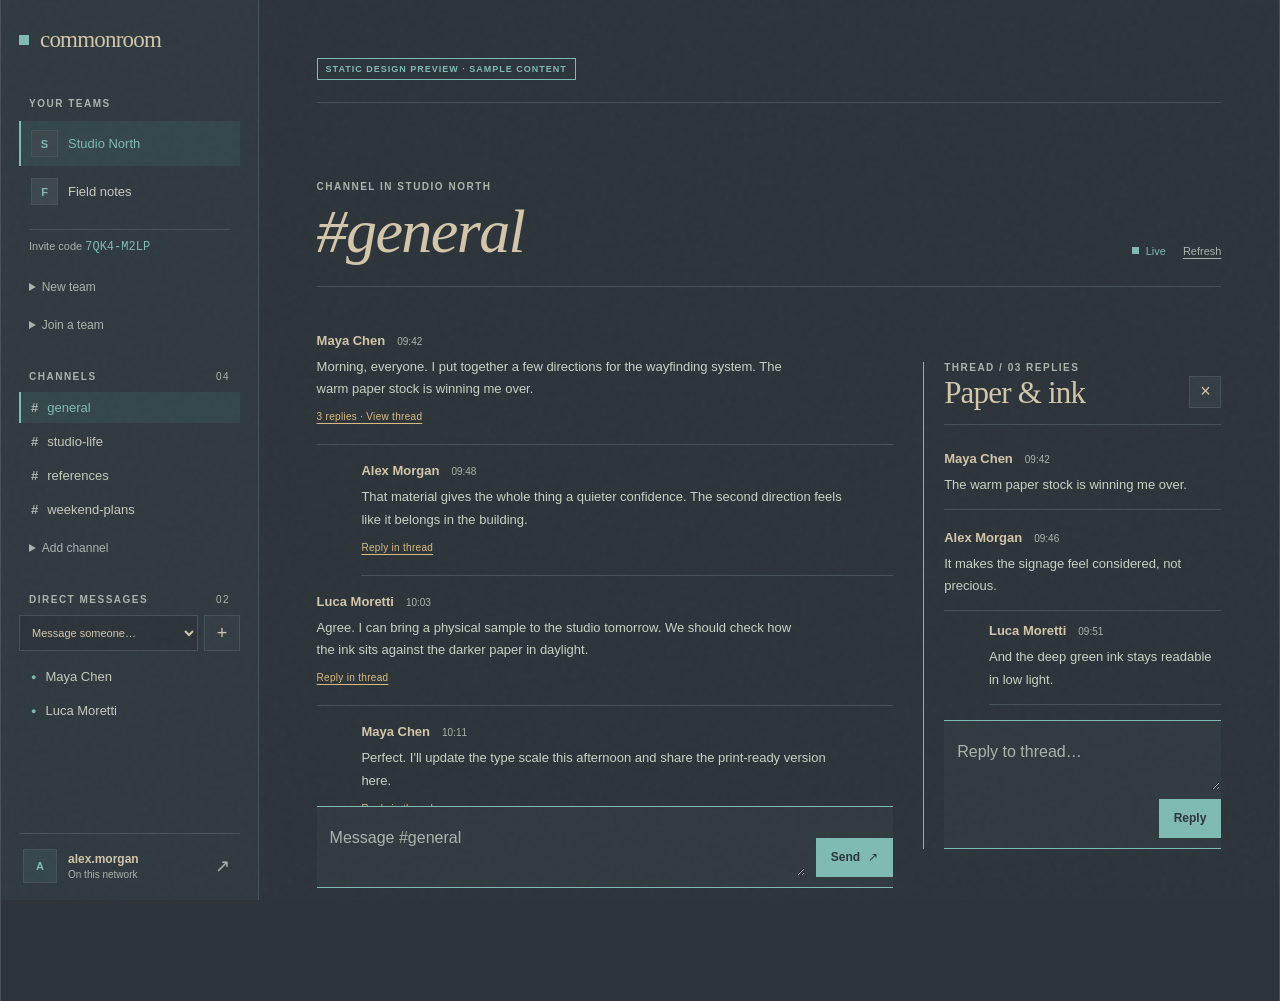
==== static/preview.html @ 39f8bc35 "Apply Everforest palette to Commonroom UI Co-authored-by: Copilot <223556219+Copilot@users.noreply.g" ====
<!doctype html>
<html lang="en">
<head>
  <meta charset="utf-8">
  <meta name="viewport" content="width=device-width, initial-scale=1">
  <meta name="theme-color" content="#2d353b">
  <title>Commonroom · Static design preview</title>
  <link rel="stylesheet" href="style.css">
  <style>
    .demo-label {
      display: inline-block;
      margin: 0 0 22px;
      padding: 5px 8px;
      border: 1px solid var(--accent);
      color: var(--accent);
      font-size: 9px;
      font-weight: 700;
      letter-spacing: 1px;
      text-transform: uppercase;
    }
  </style>
</head>
<body>
  <div class="app-frame">
    <div class="workspace">
      <aside class="sidebar" id="workspace-navigation" aria-label="Workspace navigation">
        <a class="wordmark" href="#"><span class="brand-glyph" aria-hidden="true">●</span> commonroom</a>
        <div class="sidebar-scroll">
          <div class="section-label">Your teams</div>
          <nav class="team-list" aria-label="Teams">
            <a class="team-link selected" href="#"><span class="team-avatar">S</span><span>Studio North</span></a>
            <a class="team-link" href="#"><span class="team-avatar">F</span><span>Field notes</span></a>
          </nav>
          <span class="invite-note">Invite code <code>7QK4-M2LP</code></span>
          <details class="sidebar-details">
            <summary>New team</summary>
            <form class="stack-form"><label for="team-name">Team name</label><input id="team-name" placeholder="Design crew"><button class="small-button" type="button">Create team</button></form>
          </details>
          <details class="sidebar-details">
            <summary>Join a team</summary>
            <form class="stack-form"><label for="invite-code">Invite code</label><input id="invite-code"><button class="small-button" type="button">Join team</button></form>
          </details>
          <section class="nav-section">
            <div class="section-heading"><span>Channels</span><span class="count">04</span></div>
            <nav aria-label="Channels">
              <a class="nav-link selected" href="#"><span>#</span> general</a>
              <a class="nav-link" href="#"><span>#</span> studio-life</a>
              <a class="nav-link" href="#"><span>#</span> references</a>
              <a class="nav-link" href="#"><span>#</span> weekend-plans</a>
            </nav>
            <details class="sidebar-details"><summary>Add channel</summary></details>
          </section>
          <section class="nav-section">
            <div class="section-heading"><span>Direct messages</span><span class="count">02</span></div>
            <form class="inline-form"><select aria-label="Choose a team member"><option>Message someone…</option></select><button class="icon-button" type="button" aria-label="Start direct message">+</button></form>
            <nav aria-label="Direct messages">
              <a class="nav-link" href="#"><span class="dm-dot">●</span> Maya Chen</a>
              <a class="nav-link" href="#"><span class="dm-dot">●</span> Luca Moretti</a>
            </nav>
          </section>
        </div>
        <div class="user-card"><span class="user-avatar">A</span><div class="user-detail"><strong>alex.morgan</strong><span>On this network</span></div><button class="logout-button" type="button" aria-label="Log out">↗</button></div>
      </aside>
      <main class="main-pane">
        <a class="mobile-nav-jump" href="#workspace-navigation"><span class="wordmark"><span class="brand-glyph" aria-hidden="true">●</span> commonroom</span><span>Workspace menu ↓</span></a>
        <p class="demo-label">Static design preview · sample content</p>
        <section class="conversation">
          <header class="conversation-heading">
            <div><p class="eyebrow">Channel in Studio North</p><h1>#general</h1></div>
            <div class="live-tools"><span class="live-indicator"><i></i><span>Live</span></span><a class="refresh-link" href="#">Refresh</a></div>
          </header>
          <div class="conversation-body has-thread">
            <div class="feed-column">
              <ol class="message-feed">
                <li class="message"><div class="message-meta"><strong>Maya Chen</strong><time>09:42</time></div><p>Morning, everyone. I put together a few directions for the wayfinding system. The warm paper stock is winning me over.</p><a class="thread-link" href="#">3 replies · View thread</a></li>
                <li class="message"><div class="message-meta"><strong>Alex Morgan</strong><time>09:48</time></div><p>That material gives the whole thing a quieter confidence. The second direction feels like it belongs in the building.</p><a class="thread-link" href="#">Reply in thread</a></li>
                <li class="message"><div class="message-meta"><strong>Luca Moretti</strong><time>10:03</time></div><p>Agree. I can bring a physical sample to the studio tomorrow. We should check how the ink sits against the darker paper in daylight.</p><a class="thread-link" href="#">Reply in thread</a></li>
                <li class="message"><div class="message-meta"><strong>Maya Chen</strong><time>10:11</time></div><p>Perfect. I'll update the type scale this afternoon and share the print-ready version here.</p><a class="thread-link" href="#">Reply in thread</a></li>
              </ol>
              <form class="composer"><label class="sr-only" for="message-body">Write a message</label><textarea id="message-body" rows="2" placeholder="Message #general"></textarea><button class="send-button" type="button">Send <span aria-hidden="true">↗</span></button></form>
              <noscript><p class="noscript-note">Automatic updates need JavaScript. Sending works without JavaScript.</p></noscript>
            </div>
            <aside class="thread-panel">
              <div class="thread-heading"><div><p class="eyebrow">Thread / 03 replies</p><h2>Paper &amp; ink</h2></div><a class="icon-button close-thread" href="#" aria-label="Close thread">×</a></div>
              <ol class="thread-root"><li class="message"><div class="message-meta"><strong>Maya Chen</strong><time>09:42</time></div><p>The warm paper stock is winning me over.</p></li></ol>
              <ol class="message-feed">
                <li class="message"><div class="message-meta"><strong>Alex Morgan</strong><time>09:46</time></div><p>It makes the signage feel considered, not precious.</p></li>
                <li class="message"><div class="message-meta"><strong>Luca Moretti</strong><time>09:51</time></div><p>And the deep green ink stays readable in low light.</p></li>
              </ol>
              <form class="composer thread-composer"><label class="sr-only" for="thread-body">Reply to thread</label><textarea id="thread-body" rows="2" placeholder="Reply to thread…"></textarea><button class="send-button" type="button">Reply</button></form>
            </aside>
          </div>
        </section>
      </main>
    </div>
  </div>
</body>
</html>
---- static/style.css ----
:root {
  color-scheme: dark;
  font-family: Inter, "Segoe UI", "Helvetica Neue", Arial, sans-serif;
  background: #2d353b;
  color: #d3c6aa;
  font-synthesis: none;
  text-rendering: optimizeLegibility;
  --ansi-black: #2d353b;
  --ansi-red: #e67e80;
  --ansi-green: #a7c080;
  --ansi-yellow: #dbbc7f;
  --ansi-blue: #7fbbb3;
  --ansi-magenta: #d699b6;
  --ansi-cyan: #83c092;
  --ansi-white: #d3c6aa;
  --ansi-bright-black: #475258;
  --ansi-bright-red: #e67e80;
  --ansi-bright-green: #a7c080;
  --ansi-bright-yellow: #dbbc7f;
  --ansi-bright-blue: #7fbbb3;
  --ansi-bright-magenta: #d699b6;
  --ansi-bright-cyan: #83c092;
  --ansi-bright-white: #d3c6aa;
  --page: var(--ansi-black);
  --sidebar: #303a40;
  --surface: #343e44;
  --surface-raised: #3d484d;
  --selection: #3d484d;
  --border: #475258;
  --text: var(--ansi-white);
  --muted: #a9b5ad;
  --accent: var(--ansi-blue);
  --accent-soft: #35474a;
  --danger: var(--ansi-red);
  --font-display: Georgia, "Times New Roman", serif;
  caret-color: var(--text);
}

::selection {
  background: var(--selection);
  color: var(--ansi-white);
}

html {
  scrollbar-color: var(--ansi-bright-black) var(--page);
  scrollbar-width: thin;
}

button, input, select, textarea {
  accent-color: var(--accent);
}

input, select, textarea {
  caret-color: var(--text);
}

input::selection, textarea::selection {
  background: var(--selection);
  color: var(--ansi-white);
}

@supports (font-family: ui-sans-serif) {
  :root {
    font-family: Inter, ui-sans-serif, "Segoe UI", "Helvetica Neue", Arial, sans-serif;
  }
}

/*
 * Everforest's ANSI palette is exposed as variables so accents remain tied to
 * the requested terminal color scheme rather than drifting across components.
 */
@media (forced-colors: active) {
  :root {
    --page: Canvas;
    --sidebar: Canvas;
    --surface: Canvas;
    --surface-raised: Canvas;
    --border: CanvasText;
    --text: CanvasText;
    --muted: CanvasText;
    --accent: LinkText;
  }
}

* { box-sizing: border-box; }

body {
  position: relative;
  min-width: 320px;
  min-height: 100vh;
  margin: 0;
  background: var(--page);
  color: var(--text);
}

body::before {
  position: fixed;
  z-index: 20;
  pointer-events: none;
  content: "";
  inset: 0;
  opacity: .055;
  background-image: url("data:image/svg+xml,%3Csvg viewBox='0 0 180 180' xmlns='http://www.w3.org/2000/svg'%3E%3Cfilter id='grain'%3E%3CfeTurbulence type='fractalNoise' baseFrequency='.85' numOctaves='3' stitchTiles='stitch'/%3E%3C/filter%3E%3Crect width='100%25' height='100%25' filter='url(%23grain)' opacity='.32'/%3E%3C/svg%3E");
}

button, input, select, textarea { font: inherit; }
a { color: var(--accent); text-decoration: none; }
a:hover { color: var(--ansi-bright-blue); }
button, summary { cursor: pointer; }
button:focus-visible, a:focus-visible, input:focus-visible, select:focus-visible,
textarea:focus-visible, summary:focus-visible {
  outline: 2px solid var(--accent);
  outline-offset: 3px;
}

.app-frame { min-height: 100vh; }
.workspace {
  display: grid;
  grid-template-columns: 258px minmax(0, 1fr);
  min-height: 100vh;
  max-width: 1720px;
  margin: 0 auto;
  border-inline: 1px solid var(--border);
}

.sidebar {
  position: sticky;
  top: 0;
  display: flex;
  flex-direction: column;
  height: 100vh;
  min-height: 430px;
  padding: 27px 18px 17px;
  background: var(--sidebar);
  border-right: 1px solid var(--border);
}

.wordmark {
  display: inline-flex;
  align-items: center;
  gap: 11px;
  width: fit-content;
  color: var(--text);
  font-family: var(--font-display);
  font-size: 23px;
  letter-spacing: -.8px;
}
.brand-glyph {
  width: 10px;
  height: 10px;
  background: var(--accent);
  color: transparent;
}
.sidebar-scroll { flex: 1; overflow-y: auto; padding: 45px 0 20px; }
.section-label, .section-heading, .eyebrow {
  color: var(--muted);
  font-size: 10px;
  font-weight: 700;
  letter-spacing: 1.5px;
  text-transform: uppercase;
}
.section-label { padding: 0 10px 12px; }
.team-list, .nav-section nav { display: grid; gap: 3px; }
.team-link, .nav-link {
  display: flex;
  align-items: center;
  min-width: 0;
  gap: 10px;
  padding: 9px 10px;
  border-left: 2px solid transparent;
  color: #c5cabb;
  font-size: 13px;
  transition: background .15s ease, color .15s ease;
}
.team-link:hover, .nav-link:hover, .team-link.selected, .nav-link.selected {
  border-left-color: var(--accent);
  background: var(--accent-soft);
  color: var(--accent);
}
.team-avatar, .user-avatar {
  display: inline-grid;
  flex: 0 0 auto;
  place-items: center;
  width: 27px;
  height: 27px;
  border: 1px solid var(--ansi-bright-black);
  color: var(--accent);
  font-size: 11px;
  font-weight: 700;
}
.team-avatar { background: var(--surface-raised); }
.sidebar-details { margin: 8px 0; color: var(--muted); font-size: 12px; }
.sidebar-details summary { padding: 8px 10px; list-style-position: inside; }
.stack-form { display: grid; gap: 8px; padding: 11px 10px 13px; }
.stack-form label, .auth-form label {
  color: var(--text);
  font-size: 12px;
  font-weight: 600;
}
input, select, textarea {
  width: 100%;
  min-width: 0;
  border: 1px solid var(--border);
  border-radius: 0;
  background: var(--page);
  color: var(--text);
}
input, select { min-height: 40px; padding: 8px 10px; }
textarea { min-height: 54px; padding: 11px 12px; resize: vertical; }
input::placeholder, textarea::placeholder { color: var(--muted); }
.small-button, .primary-button, .send-button, .button-link {
  display: inline-flex;
  align-items: center;
  justify-content: center;
  gap: 8px;
  min-height: 39px;
  padding: 8px 14px;
  border: 1px solid var(--accent);
  border-radius: 0;
  background: var(--accent);
  color: var(--page);
  font-size: 12px;
  font-weight: 750;
}
.small-button:hover, .primary-button:hover, .send-button:hover, .button-link:hover {
  border-color: var(--ansi-bright-blue);
  background: var(--ansi-bright-blue);
  color: var(--page);
}
.nav-section { margin-top: 31px; }
.section-heading { display: flex; justify-content: space-between; padding: 0 10px 10px; }
.count { color: var(--muted); font-weight: 500; }
.nav-link { gap: 9px; padding: 8px 10px; }
.nav-link > span:first-child { color: var(--muted); font-weight: 700; }
.dm-dot { color: var(--accent) !important; font-size: 9px; }
.inline-form { display: flex; gap: 6px; margin: 0 0 10px; }
.inline-form select { min-height: 36px; padding: 5px 8px; font-size: 11px; }
.icon-button {
  display: inline-grid;
  flex: 0 0 auto;
  place-items: center;
  width: 36px;
  min-height: 36px;
  border: 1px solid var(--border);
  border-radius: 0;
  background: var(--surface);
  color: var(--text);
  font-size: 18px;
}
.icon-button:hover { border-color: var(--accent); color: var(--accent); }
.sidebar-empty { padding: 5px 10px; color: var(--muted); font-size: 12px; }
.user-card {
  display: flex;
  align-items: center;
  gap: 11px;
  padding: 15px 4px 0;
  border-top: 1px solid var(--border);
}
.user-avatar { width: 34px; height: 34px; background: var(--accent-soft); }
.user-detail { display: grid; flex: 1; min-width: 0; gap: 3px; }
.user-detail strong { overflow: hidden; font-size: 12px; text-overflow: ellipsis; }
.user-detail span { color: var(--muted); font-size: 10px; }
.logout-button { border: 0; background: transparent; color: var(--muted); font-size: 18px; }
.logout-button:hover { color: var(--danger); }
.invite-note {
  display: block;
  margin: 15px 10px 0;
  padding: 10px 0;
  border-top: 1px solid var(--border);
  color: var(--muted);
  font-size: 11px;
}
.invite-note code { color: var(--accent); font-size: 12px; }

.main-pane { min-width: 0; padding: clamp(25px, 4.5vw, 66px); }
.conversation { width: min(100%, 1190px); margin: 0 auto; }
.conversation-heading, .thread-heading {
  display: flex;
  align-items: flex-end;
  justify-content: space-between;
  gap: 24px;
  min-height: 185px;
  padding: 22px 0 24px;
  border-top: 1px solid var(--border);
  border-bottom: 1px solid var(--border);
}
.conversation-heading h1, .thread-heading h2 {
  margin: 9px 0 0;
  font-family: var(--font-display);
  font-size: clamp(40px, 5vw, 62px);
  font-weight: 400;
  letter-spacing: -1.6px;
  line-height: .98;
}
.conversation-heading h1 { font-style: italic; }
.eyebrow { margin: 0; }
.live-tools { display: flex; align-items: center; gap: 17px; padding-bottom: 5px; }
.live-indicator { display: inline-flex; align-items: center; gap: 7px; color: var(--accent); font-size: 11px; }
.live-indicator i { width: 7px; height: 7px; background: currentColor; }
.live-indicator.offline { color: var(--danger); }
.refresh-link { color: var(--muted); font-size: 11px; text-decoration: underline; text-underline-offset: 3px; }
.conversation-body { display: grid; grid-template-columns: minmax(0, 1fr); gap: 30px; padding-top: 28px; }
.conversation-body.has-thread { grid-template-columns: minmax(0, 1.45fr) minmax(280px, .75fr); }
.feed-column { min-width: 0; }
.message-feed, .thread-root {
  display: grid;
  align-content: start;
  gap: 0;
  min-height: 300px;
  margin: 0;
  padding: 0 0 25px;
  list-style: none;
}
.message {
  min-width: 0;
  padding: 18px 0 20px;
  border-bottom: 1px solid var(--border);
}
.message:nth-child(even) { margin-left: clamp(14px, 3.5vw, 46px); }
.message-meta { display: flex; align-items: baseline; gap: 12px; }
.message-meta strong { color: var(--text); font-size: 13px; }
.message-meta time { color: var(--muted); font-size: 10px; }
.message > p {
  max-width: 68ch;
  margin: 8px 0 0;
  color: #c9d1c5;
  font-size: 13px;
  line-height: 1.75;
  overflow-wrap: anywhere;
  white-space: pre-wrap;
}
.thread-link {
  display: inline-block;
  margin-top: 10px;
  color: var(--ansi-yellow);
  font-size: 10px;
  letter-spacing: .3px;
  text-decoration: underline;
  text-underline-offset: 3px;
}
.empty-feed { padding: 23px 0; color: var(--muted); font-size: 13px; }
.composer {
  position: sticky;
  bottom: 12px;
  display: flex;
  align-items: end;
  gap: 10px;
  padding: 10px 0;
  border-top: 1px solid var(--accent);
  border-bottom: 1px solid var(--accent);
  background: #313b40;
}
.composer textarea { border-color: transparent; background: transparent; }
.composer textarea:focus { border-color: var(--border); }
.send-button { flex: 0 0 auto; min-height: 39px; }
.thread-panel {
  align-self: start;
  min-width: 0;
  margin-top: 47px;
  padding: 0 0 0 20px;
  border-left: 1px solid var(--accent);
}
.thread-heading { min-height: 0; padding: 0 0 16px; border-top: 0; }
.thread-heading h2 { margin-top: 5px; font-size: 31px; letter-spacing: -.8px; }
.thread-root { min-height: 0; padding: 14px 0 0; }
.thread-root .message { padding: 12px 0 16px; border-bottom-color: var(--border); }
.thread-root .message:nth-child(even) { margin-left: 0; }
.thread-panel .message-feed { min-height: 100px; padding: 8px 0 15px; }
.thread-panel .message { padding-block: 12px; }
.thread-composer {
  position: static;
  flex-direction: column;
  align-items: stretch;
  gap: 8px;
  padding: 10px 0;
}
.thread-composer .send-button { align-self: flex-end; }
.close-thread { width: 32px; min-height: 32px; }
.noscript-note { color: var(--muted); font-size: 11px; line-height: 1.55; }

.welcome-card {
  display: grid;
  grid-template-columns: minmax(0, 1.55fr) minmax(205px, .65fr);
  gap: clamp(28px, 7vw, 110px);
  align-items: end;
  width: min(100%, 1100px);
  margin: clamp(35px, 9vh, 105px) auto;
  padding: 30px 0 36px;
  border-top: 1px solid var(--border);
  border-bottom: 1px solid var(--border);
}
.welcome-main { align-self: start; }
.welcome-card h1 {
  max-width: 760px;
  margin: 19px 0 22px;
  font-family: var(--font-display);
  font-size: clamp(48px, 7vw, 88px);
  font-weight: 400;
  letter-spacing: -3.2px;
  line-height: .91;
}
.welcome-card h1 em { color: var(--accent); font-weight: 400; }
.welcome-card > p, .welcome-main > p:last-child {
  max-width: 57ch;
  color: #c9d1c5;
  font-size: 14px;
  line-height: 1.8;
}
.welcome-steps { display: grid; gap: 0; margin: 0; padding: 0; list-style: none; }
.welcome-steps li {
  display: grid;
  grid-template-columns: 34px 1fr;
  gap: 8px 12px;
  padding: 17px 0;
  border-top: 1px solid var(--border);
}
.welcome-steps li:last-child { border-bottom: 1px solid var(--border); }
.welcome-steps li > span { grid-row: span 2; color: var(--accent); font-family: var(--font-display); font-size: 20px; }
.welcome-steps strong { font-size: 12px; font-weight: 700; }
.welcome-steps small { color: var(--muted); font-size: 11px; line-height: 1.6; }
.welcome-card.compact { display: block; min-height: 240px; }
.welcome-card.compact h1 { font-size: clamp(44px, 6vw, 72px); }
.welcome-icon { display: none; }

.notice { margin: 0 0 18px; padding: 11px 14px; border-left: 2px solid var(--danger); font-size: 12px; }
.notice.error { background: #3b3033; color: #f2b9ae; }
.auth-body { display: grid; min-height: 100vh; place-items: center; padding: 28px; }
.auth-shell { width: min(100%, 470px); }
.auth-shell > .wordmark { margin: 0 0 31px 2px; }
.auth-card {
  padding: clamp(25px, 5vw, 42px);
  border: 1px solid var(--border);
  border-left: 3px solid var(--accent);
  background: var(--sidebar);
}
.auth-card h1 {
  margin: 11px 0 8px;
  font-family: var(--font-display);
  font-size: clamp(36px, 6vw, 51px);
  font-weight: 400;
  letter-spacing: -1.5px;
}
.muted, .field-help { color: var(--muted); font-size: 12px; line-height: 1.7; }
.auth-form { display: grid; gap: 11px; margin-top: 27px; }
.auth-form input { min-height: 45px; margin: -4px 0 6px; }
.auth-form .primary-button { width: 100%; min-height: 44px; margin-top: 8px; }
.auth-switch { margin: 22px 0 0; color: var(--muted); font-size: 12px; text-align: center; }
.auth-footnote { margin: 17px 5px; color: var(--muted); font-size: 11px; line-height: 1.7; text-align: center; }
.button-link { margin-top: 18px; }
.sr-only { position: absolute; width: 1px; height: 1px; overflow: hidden; clip: rect(0, 0, 0, 0); white-space: nowrap; }
.mobile-nav-jump { display: none; }

@media (max-width: 980px) {
  .workspace { grid-template-columns: 226px minmax(0, 1fr); }
  .sidebar { padding-inline: 13px; }
  .main-pane { padding: 30px 24px; }
  .conversation-body.has-thread { grid-template-columns: minmax(0, 1.2fr) minmax(240px, .8fr); gap: 24px; }
  .thread-panel { margin-top: 38px; padding-left: 15px; }
  .welcome-card { grid-template-columns: minmax(0, 1.3fr) minmax(190px, .7fr); gap: 35px; }
}

@media (max-width: 720px) {
  .workspace { display: flex; flex-direction: column; }
  .sidebar { position: static; order: 2; height: auto; min-height: 0; border-top: 1px solid var(--border); border-right: 0; }
  .sidebar-scroll { max-height: 48vh; padding-top: 24px; }
  .main-pane { order: 1; min-height: 68vh; padding: 24px 18px; }
  .mobile-nav-jump {
    display: flex;
    align-items: center;
    justify-content: space-between;
    gap: 12px;
    margin-bottom: 24px;
    padding-bottom: 12px;
    border-bottom: 1px solid var(--border);
    color: var(--accent);
    font-size: 9px;
    font-weight: 700;
    letter-spacing: 1px;
    text-transform: uppercase;
  }
  .mobile-nav-jump .wordmark { color: var(--text); font-size: 19px; letter-spacing: -.5px; text-transform: lowercase; }
  .conversation-heading { min-height: 140px; align-items: flex-end; padding: 17px 0 18px; }
  .conversation-heading h1 { font-size: clamp(39px, 11vw, 54px); }
  .live-tools { gap: 11px; padding-bottom: 3px; }
  .live-indicator { font-size: 10px; }
  .live-indicator > span { font-size: 10px; }
  .refresh-link { font-size: 10px; }
  .conversation-body.has-thread { grid-template-columns: minmax(0, 1fr); gap: 23px; }
  .message-feed { min-height: 200px; }
  .message:nth-child(even) { margin-left: 18px; }
  .composer { position: static; gap: 7px; padding: 8px 0; }
  .composer textarea { min-height: 47px; padding: 9px; }
  .send-button { min-height: 37px; padding-inline: 11px; }
  .thread-panel { margin-top: 0; padding: 17px 0 0; border-top: 1px solid var(--accent); border-left: 0; }
  .thread-root .message:nth-child(even) { margin-left: 0; }
  .thread-composer { position: static; }
  .welcome-card { grid-template-columns: 1fr; gap: 30px; margin: 22px auto; padding: 24px 0 29px; }
  .welcome-card h1 { margin: 15px 0 17px; font-size: clamp(50px, 13vw, 74px); letter-spacing: -2px; }
  .welcome-steps { width: min(100%, 420px); margin-left: auto; }
  .welcome-card.compact { min-height: 190px; }
  .welcome-card.compact h1 { font-size: 48px; }
  .auth-body { padding: 20px; }
  .auth-card { padding: 25px 20px; }
}

@media (prefers-reduced-motion: reduce) {
  *, *::before, *::after { scroll-behavior: auto !important; transition-duration: .01ms !important; }
}
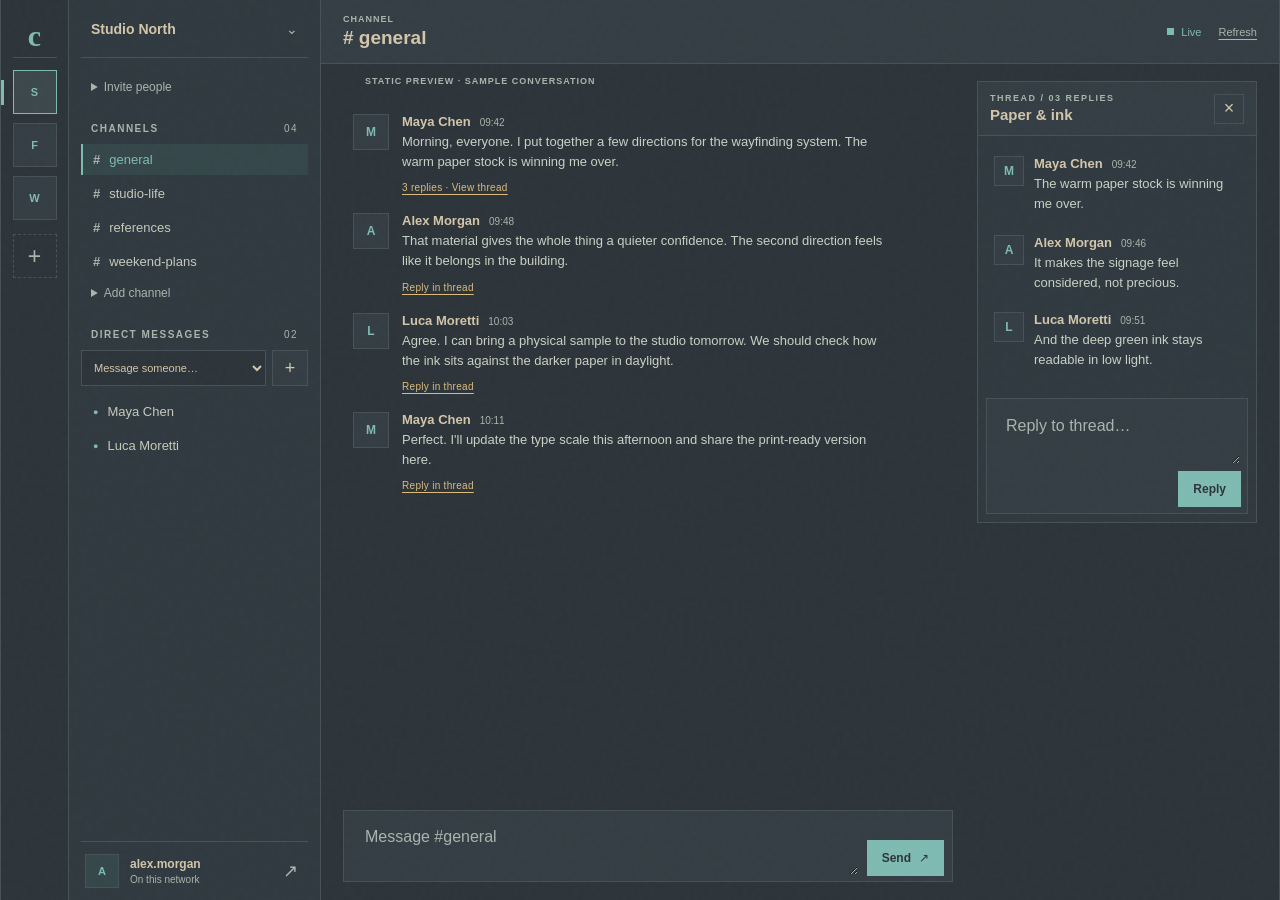
==== commit 6932551f: "Refine Commonroom chat layout Co-authored-by: Copilot <223556219+Copilot@users.noreply.github.com>" ====
--- a/static/preview.html
+++ b/static/preview.html
@@ -4,15 +4,13 @@
   <meta charset="utf-8">
   <meta name="viewport" content="width=device-width, initial-scale=1">
   <meta name="theme-color" content="#2d353b">
-  <title>Commonroom · Static design preview</title>
+  <title>Commonroom · Chat layout preview</title>
   <link rel="stylesheet" href="style.css">
   <style>
     .demo-label {
       display: inline-block;
-      margin: 0 0 22px;
-      padding: 5px 8px;
-      border: 1px solid var(--accent);
-      color: var(--accent);
+      margin: 12px 0 0 22px;
+      color: var(--muted);
       font-size: 9px;
       font-weight: 700;
       letter-spacing: 1px;
@@ -23,23 +21,19 @@
 <body>
   <div class="app-frame">
     <div class="workspace">
+      <nav class="workspace-rail" aria-label="Workspaces">
+        <a class="rail-home" href="#" aria-label="Commonroom home"><span>c</span></a>
+        <div class="team-rail-list">
+          <a class="team-rail-link selected" href="#" aria-label="Studio North" title="Studio North"><span class="team-avatar">S</span></a>
+          <a class="team-rail-link" href="#" aria-label="Field notes" title="Field notes"><span class="team-avatar">F</span></a>
+          <a class="team-rail-link" href="#" aria-label="Weekend crew" title="Weekend crew"><span class="team-avatar">W</span></a>
+        </div>
+        <a class="rail-add" href="#" aria-label="Create or join a team">+</a>
+      </nav>
       <aside class="sidebar" id="workspace-navigation" aria-label="Workspace navigation">
-        <a class="wordmark" href="#"><span class="brand-glyph" aria-hidden="true">●</span> commonroom</a>
+        <a class="workspace-title" href="#"><span>Studio North</span><span aria-hidden="true">⌄</span></a>
         <div class="sidebar-scroll">
-          <div class="section-label">Your teams</div>
-          <nav class="team-list" aria-label="Teams">
-            <a class="team-link selected" href="#"><span class="team-avatar">S</span><span>Studio North</span></a>
-            <a class="team-link" href="#"><span class="team-avatar">F</span><span>Field notes</span></a>
-          </nav>
-          <span class="invite-note">Invite code <code>7QK4-M2LP</code></span>
-          <details class="sidebar-details">
-            <summary>New team</summary>
-            <form class="stack-form"><label for="team-name">Team name</label><input id="team-name" placeholder="Design crew"><button class="small-button" type="button">Create team</button></form>
-          </details>
-          <details class="sidebar-details">
-            <summary>Join a team</summary>
-            <form class="stack-form"><label for="invite-code">Invite code</label><input id="invite-code"><button class="small-button" type="button">Join team</button></form>
-          </details>
+          <details class="sidebar-details"><summary>Invite people</summary><p class="invite-note">Invite code <code>7QK4-M2LP</code></p></details>
           <section class="nav-section">
             <div class="section-heading"><span>Channels</span><span class="count">04</span></div>
             <nav aria-label="Channels">
@@ -62,30 +56,30 @@
         <div class="user-card"><span class="user-avatar">A</span><div class="user-detail"><strong>alex.morgan</strong><span>On this network</span></div><button class="logout-button" type="button" aria-label="Log out">↗</button></div>
       </aside>
       <main class="main-pane">
-        <a class="mobile-nav-jump" href="#workspace-navigation"><span class="wordmark"><span class="brand-glyph" aria-hidden="true">●</span> commonroom</span><span>Workspace menu ↓</span></a>
-        <p class="demo-label">Static design preview · sample content</p>
+        <a class="mobile-nav-jump" href="#workspace-navigation"><span class="wordmark"><span class="brand-glyph" aria-hidden="true">●</span> commonroom</span><span>Channels ↓</span></a>
         <section class="conversation">
           <header class="conversation-heading">
-            <div><p class="eyebrow">Channel in Studio North</p><h1>#general</h1></div>
+            <div><p class="eyebrow">Channel</p><h1># general</h1></div>
             <div class="live-tools"><span class="live-indicator"><i></i><span>Live</span></span><a class="refresh-link" href="#">Refresh</a></div>
           </header>
           <div class="conversation-body has-thread">
             <div class="feed-column">
+              <p class="demo-label">Static preview · sample conversation</p>
               <ol class="message-feed">
-                <li class="message"><div class="message-meta"><strong>Maya Chen</strong><time>09:42</time></div><p>Morning, everyone. I put together a few directions for the wayfinding system. The warm paper stock is winning me over.</p><a class="thread-link" href="#">3 replies · View thread</a></li>
-                <li class="message"><div class="message-meta"><strong>Alex Morgan</strong><time>09:48</time></div><p>That material gives the whole thing a quieter confidence. The second direction feels like it belongs in the building.</p><a class="thread-link" href="#">Reply in thread</a></li>
-                <li class="message"><div class="message-meta"><strong>Luca Moretti</strong><time>10:03</time></div><p>Agree. I can bring a physical sample to the studio tomorrow. We should check how the ink sits against the darker paper in daylight.</p><a class="thread-link" href="#">Reply in thread</a></li>
-                <li class="message"><div class="message-meta"><strong>Maya Chen</strong><time>10:11</time></div><p>Perfect. I'll update the type scale this afternoon and share the print-ready version here.</p><a class="thread-link" href="#">Reply in thread</a></li>
+                <li class="message"><span class="message-avatar" aria-hidden="true">M</span><div class="message-content"><div class="message-meta"><strong>Maya Chen</strong><time>09:42</time></div><p>Morning, everyone. I put together a few directions for the wayfinding system. The warm paper stock is winning me over.</p><a class="thread-link" href="#">3 replies · View thread</a></div></li>
+                <li class="message"><span class="message-avatar" aria-hidden="true">A</span><div class="message-content"><div class="message-meta"><strong>Alex Morgan</strong><time>09:48</time></div><p>That material gives the whole thing a quieter confidence. The second direction feels like it belongs in the building.</p><a class="thread-link" href="#">Reply in thread</a></div></li>
+                <li class="message"><span class="message-avatar" aria-hidden="true">L</span><div class="message-content"><div class="message-meta"><strong>Luca Moretti</strong><time>10:03</time></div><p>Agree. I can bring a physical sample to the studio tomorrow. We should check how the ink sits against the darker paper in daylight.</p><a class="thread-link" href="#">Reply in thread</a></div></li>
+                <li class="message"><span class="message-avatar" aria-hidden="true">M</span><div class="message-content"><div class="message-meta"><strong>Maya Chen</strong><time>10:11</time></div><p>Perfect. I'll update the type scale this afternoon and share the print-ready version here.</p><a class="thread-link" href="#">Reply in thread</a></div></li>
               </ol>
               <form class="composer"><label class="sr-only" for="message-body">Write a message</label><textarea id="message-body" rows="2" placeholder="Message #general"></textarea><button class="send-button" type="button">Send <span aria-hidden="true">↗</span></button></form>
               <noscript><p class="noscript-note">Automatic updates need JavaScript. Sending works without JavaScript.</p></noscript>
             </div>
             <aside class="thread-panel">
               <div class="thread-heading"><div><p class="eyebrow">Thread / 03 replies</p><h2>Paper &amp; ink</h2></div><a class="icon-button close-thread" href="#" aria-label="Close thread">×</a></div>
-              <ol class="thread-root"><li class="message"><div class="message-meta"><strong>Maya Chen</strong><time>09:42</time></div><p>The warm paper stock is winning me over.</p></li></ol>
+              <ol class="thread-root"><li class="message"><span class="message-avatar" aria-hidden="true">M</span><div class="message-content"><div class="message-meta"><strong>Maya Chen</strong><time>09:42</time></div><p>The warm paper stock is winning me over.</p></div></li></ol>
               <ol class="message-feed">
-                <li class="message"><div class="message-meta"><strong>Alex Morgan</strong><time>09:46</time></div><p>It makes the signage feel considered, not precious.</p></li>
-                <li class="message"><div class="message-meta"><strong>Luca Moretti</strong><time>09:51</time></div><p>And the deep green ink stays readable in low light.</p></li>
+                <li class="message"><span class="message-avatar" aria-hidden="true">A</span><div class="message-content"><div class="message-meta"><strong>Alex Morgan</strong><time>09:46</time></div><p>It makes the signage feel considered, not precious.</p></div></li>
+                <li class="message"><span class="message-avatar" aria-hidden="true">L</span><div class="message-content"><div class="message-meta"><strong>Luca Moretti</strong><time>09:51</time></div><p>And the deep green ink stays readable in low light.</p></div></li>
               </ol>
               <form class="composer thread-composer"><label class="sr-only" for="thread-body">Reply to thread</label><textarea id="thread-body" rows="2" placeholder="Reply to thread…"></textarea><button class="send-button" type="button">Reply</button></form>
             </aside>
--- a/static/style.css
+++ b/static/style.css
@@ -116,12 +116,64 @@
 .app-frame { min-height: 100vh; }
 .workspace {
   display: grid;
-  grid-template-columns: 258px minmax(0, 1fr);
+  grid-template-columns: 68px 252px minmax(0, 1fr);
   min-height: 100vh;
   max-width: 1720px;
   margin: 0 auto;
   border-inline: 1px solid var(--border);
 }
+
+.workspace-rail {
+  position: sticky;
+  top: 0;
+  display: flex;
+  flex-direction: column;
+  align-items: center;
+  gap: 12px;
+  height: 100vh;
+  min-height: 430px;
+  padding: 14px 0;
+  background: var(--page);
+  border-right: 1px solid var(--border);
+}
+.rail-home, .team-rail-link, .rail-add {
+  display: grid;
+  flex: 0 0 auto;
+  place-items: center;
+  width: 44px;
+  height: 44px;
+  color: var(--text);
+}
+.rail-home {
+  border-bottom: 1px solid var(--border);
+  color: var(--accent);
+  font-family: var(--font-display);
+  font-size: 30px;
+  font-weight: 700;
+}
+.team-rail-list { display: grid; align-content: start; gap: 9px; }
+.team-rail-link {
+  position: relative;
+  border: 1px solid var(--border);
+  background: var(--surface);
+}
+.team-rail-link:hover, .team-rail-link.selected {
+  border-color: var(--accent);
+  background: var(--selection);
+  color: var(--accent);
+}
+.team-rail-link.selected::before {
+  position: absolute;
+  left: -13px;
+  width: 3px;
+  height: 25px;
+  background: var(--accent);
+  content: "";
+}
+.team-rail-link .team-avatar { width: 100%; height: 100%; border: 0; background: transparent; }
+.rail-add { margin-top: 2px; border: 1px dashed var(--border); color: var(--muted); font-size: 23px; }
+.rail-add:hover { border-color: var(--accent); color: var(--accent); }
+.rail-empty { color: var(--muted); }
 
 .sidebar {
   position: sticky;
@@ -130,11 +182,24 @@
   flex-direction: column;
   height: 100vh;
   min-height: 430px;
-  padding: 27px 18px 17px;
+  padding: 0 12px 12px;
   background: var(--sidebar);
   border-right: 1px solid var(--border);
 }
 
+.workspace-title {
+  display: flex;
+  min-height: 58px;
+  align-items: center;
+  justify-content: space-between;
+  gap: 8px;
+  padding: 0 10px;
+  border-bottom: 1px solid var(--border);
+  color: var(--text);
+  font-size: 14px;
+  font-weight: 700;
+}
+.workspace-title span:last-child { color: var(--muted); }
 .wordmark {
   display: inline-flex;
   align-items: center;
@@ -151,7 +216,7 @@
   background: var(--accent);
   color: transparent;
 }
-.sidebar-scroll { flex: 1; overflow-y: auto; padding: 45px 0 20px; }
+.sidebar-scroll { flex: 1; overflow-y: auto; padding: 13px 0 20px; }
 .section-label, .section-heading, .eyebrow {
   color: var(--muted);
   font-size: 10px;
@@ -160,8 +225,8 @@
   text-transform: uppercase;
 }
 .section-label { padding: 0 10px 12px; }
-.team-list, .nav-section nav { display: grid; gap: 3px; }
-.team-link, .nav-link {
+.nav-section nav { display: grid; gap: 3px; }
+.nav-link {
   display: flex;
   align-items: center;
   min-width: 0;
@@ -172,7 +237,7 @@
   font-size: 13px;
   transition: background .15s ease, color .15s ease;
 }
-.team-link:hover, .nav-link:hover, .team-link.selected, .nav-link.selected {
+.nav-link:hover, .nav-link.selected {
   border-left-color: var(--accent);
   background: var(--accent-soft);
   color: var(--accent);
@@ -227,7 +292,9 @@
   background: var(--ansi-bright-blue);
   color: var(--page);
 }
-.nav-section { margin-top: 31px; }
+.sidebar-details { margin: 1px 0; }
+.sidebar-details summary { padding-inline: 10px; }
+.nav-section { margin-top: 21px; }
 .section-heading { display: flex; justify-content: space-between; padding: 0 10px 10px; }
 .count { color: var(--muted); font-weight: 500; }
 .nav-link { gap: 9px; padding: 8px 10px; }
@@ -253,7 +320,7 @@
   display: flex;
   align-items: center;
   gap: 11px;
-  padding: 15px 4px 0;
+  padding: 12px 4px 0;
   border-top: 1px solid var(--border);
 }
 .user-avatar { width: 34px; height: 34px; background: var(--accent-soft); }
@@ -272,60 +339,86 @@
 }
 .invite-note code { color: var(--accent); font-size: 12px; }
 
-.main-pane { min-width: 0; padding: clamp(25px, 4.5vw, 66px); }
-.conversation { width: min(100%, 1190px); margin: 0 auto; }
+.main-pane { display: flex; min-width: 0; min-height: 100vh; flex-direction: column; }
+.conversation { display: flex; width: 100%; min-height: 100vh; flex: 1; flex-direction: column; }
 .conversation-heading, .thread-heading {
   display: flex;
-  align-items: flex-end;
+  align-items: center;
   justify-content: space-between;
-  gap: 24px;
-  min-height: 185px;
-  padding: 22px 0 24px;
-  border-top: 1px solid var(--border);
+  gap: 16px;
+  min-height: 64px;
+  padding: 10px 22px;
+  background: var(--surface);
   border-bottom: 1px solid var(--border);
 }
 .conversation-heading h1, .thread-heading h2 {
-  margin: 9px 0 0;
-  font-family: var(--font-display);
-  font-size: clamp(40px, 5vw, 62px);
-  font-weight: 400;
-  letter-spacing: -1.6px;
-  line-height: .98;
-}
-.conversation-heading h1 { font-style: italic; }
+  margin: 2px 0 0;
+  font-family: inherit;
+  font-size: 19px;
+  font-weight: 700;
+  letter-spacing: 0;
+  line-height: 1.25;
+}
 .eyebrow { margin: 0; }
-.live-tools { display: flex; align-items: center; gap: 17px; padding-bottom: 5px; }
+.conversation-heading .eyebrow { font-size: 9px; letter-spacing: 1px; }
+.live-tools { display: flex; align-items: center; gap: 17px; }
 .live-indicator { display: inline-flex; align-items: center; gap: 7px; color: var(--accent); font-size: 11px; }
 .live-indicator i { width: 7px; height: 7px; background: currentColor; }
 .live-indicator.offline { color: var(--danger); }
 .refresh-link { color: var(--muted); font-size: 11px; text-decoration: underline; text-underline-offset: 3px; }
-.conversation-body { display: grid; grid-template-columns: minmax(0, 1fr); gap: 30px; padding-top: 28px; }
-.conversation-body.has-thread { grid-template-columns: minmax(0, 1.45fr) minmax(280px, .75fr); }
-.feed-column { min-width: 0; }
+.conversation-body {
+  display: grid;
+  width: min(100%, 1380px);
+  min-height: 0;
+  flex: 1;
+  grid-template-columns: minmax(0, 1fr);
+  gap: 0;
+  margin: 0 auto;
+  padding: 0 22px;
+}
+.conversation-body.has-thread { grid-template-columns: minmax(0, 1fr) minmax(280px, .38fr); gap: 24px; }
+.feed-column { display: flex; min-width: 0; min-height: 0; flex-direction: column; }
 .message-feed, .thread-root {
   display: grid;
   align-content: start;
-  gap: 0;
-  min-height: 300px;
+  gap: 2px;
+  min-height: 0;
+  flex: 1;
   margin: 0;
-  padding: 0 0 25px;
+  padding: 20px 0;
   list-style: none;
 }
 .message {
+  display: grid;
+  grid-template-columns: 38px minmax(0, 1fr);
+  align-items: start;
+  gap: 11px;
   min-width: 0;
-  padding: 18px 0 20px;
-  border-bottom: 1px solid var(--border);
-}
-.message:nth-child(even) { margin-left: clamp(14px, 3.5vw, 46px); }
-.message-meta { display: flex; align-items: baseline; gap: 12px; }
+  padding: 8px 10px;
+  border: 0;
+}
+.message:hover { background: var(--surface-raised); }
+.message-avatar {
+  display: grid;
+  width: 36px;
+  height: 36px;
+  place-items: center;
+  border: 1px solid var(--border);
+  background: var(--surface);
+  color: var(--accent);
+  font-size: 12px;
+  font-weight: 700;
+}
+.message-content { min-width: 0; }
+.message-meta { display: flex; align-items: baseline; gap: 9px; }
 .message-meta strong { color: var(--text); font-size: 13px; }
 .message-meta time { color: var(--muted); font-size: 10px; }
-.message > p {
+.message-content > p {
   max-width: 68ch;
-  margin: 8px 0 0;
+  margin: 3px 0 0;
   color: #c9d1c5;
   font-size: 13px;
-  line-height: 1.75;
+  line-height: 1.55;
   overflow-wrap: anywhere;
   white-space: pre-wrap;
 }
@@ -340,42 +433,44 @@
 }
 .empty-feed { padding: 23px 0; color: var(--muted); font-size: 13px; }
 .composer {
-  position: sticky;
-  bottom: 12px;
   display: flex;
   align-items: end;
-  gap: 10px;
-  padding: 10px 0;
-  border-top: 1px solid var(--accent);
-  border-bottom: 1px solid var(--accent);
-  background: #313b40;
-}
-.composer textarea { border-color: transparent; background: transparent; }
-.composer textarea:focus { border-color: var(--border); }
-.send-button { flex: 0 0 auto; min-height: 39px; }
+  gap: 8px;
+  margin: 0 0 18px;
+  padding: 5px 8px;
+  border: 1px solid var(--border);
+  background: var(--surface);
+}
+.composer textarea { min-height: 42px; border-color: transparent; background: transparent; }
+.composer textarea:focus { border-color: transparent; outline-offset: -2px; }
+.send-button { flex: 0 0 auto; min-height: 36px; }
 .thread-panel {
   align-self: start;
   min-width: 0;
-  margin-top: 47px;
-  padding: 0 0 0 20px;
-  border-left: 1px solid var(--accent);
-}
-.thread-heading { min-height: 0; padding: 0 0 16px; border-top: 0; }
-.thread-heading h2 { margin-top: 5px; font-size: 31px; letter-spacing: -.8px; }
-.thread-root { min-height: 0; padding: 14px 0 0; }
-.thread-root .message { padding: 12px 0 16px; border-bottom-color: var(--border); }
-.thread-root .message:nth-child(even) { margin-left: 0; }
-.thread-panel .message-feed { min-height: 100px; padding: 8px 0 15px; }
-.thread-panel .message { padding-block: 12px; }
+  margin: 17px 0;
+  padding: 0;
+  border: 1px solid var(--border);
+  background: var(--sidebar);
+}
+.thread-heading { min-height: 54px; padding: 8px 12px; border-top: 0; border-bottom: 1px solid var(--border); }
+.thread-heading .eyebrow { font-size: 9px; }
+.thread-heading h2 { margin-top: 3px; font-size: 15px; letter-spacing: 0; }
+.thread-root { min-height: 0; padding: 12px 8px 0; }
+.thread-root .message { padding: 8px; }
+.thread-panel .message-feed { min-height: 75px; padding: 5px 8px 12px; }
+.thread-panel .message { padding: 8px; }
+.thread-panel .message-avatar { width: 30px; height: 30px; }
+.thread-panel .message { grid-template-columns: 32px minmax(0, 1fr); gap: 8px; }
 .thread-composer {
   position: static;
   flex-direction: column;
   align-items: stretch;
-  gap: 8px;
-  padding: 10px 0;
+  gap: 6px;
+  margin: 8px;
+  padding: 6px;
 }
 .thread-composer .send-button { align-self: flex-end; }
-.close-thread { width: 32px; min-height: 32px; }
+.close-thread { width: 30px; min-height: 30px; }
 .noscript-note { color: var(--muted); font-size: 11px; line-height: 1.55; }
 
 .welcome-card {
@@ -451,26 +546,29 @@
 .mobile-nav-jump { display: none; }
 
 @media (max-width: 980px) {
-  .workspace { grid-template-columns: 226px minmax(0, 1fr); }
-  .sidebar { padding-inline: 13px; }
-  .main-pane { padding: 30px 24px; }
-  .conversation-body.has-thread { grid-template-columns: minmax(0, 1.2fr) minmax(240px, .8fr); gap: 24px; }
-  .thread-panel { margin-top: 38px; padding-left: 15px; }
+  .workspace { grid-template-columns: 58px 220px minmax(0, 1fr); }
+  .sidebar { padding-inline: 9px; }
+  .conversation-heading { padding-inline: 16px; }
+  .conversation-body { padding-inline: 15px; }
+  .conversation-body.has-thread { grid-template-columns: minmax(0, 1fr) minmax(240px, .42fr); gap: 14px; }
   .welcome-card { grid-template-columns: minmax(0, 1.3fr) minmax(190px, .7fr); gap: 35px; }
 }
 
 @media (max-width: 720px) {
   .workspace { display: flex; flex-direction: column; }
-  .sidebar { position: static; order: 2; height: auto; min-height: 0; border-top: 1px solid var(--border); border-right: 0; }
+  .workspace-rail { display: none; }
+  .sidebar { position: static; order: 2; width: 100%; height: auto; min-height: 0; border-top: 1px solid var(--border); border-right: 0; }
   .sidebar-scroll { max-height: 48vh; padding-top: 24px; }
-  .main-pane { order: 1; min-height: 68vh; padding: 24px 18px; }
+  .main-pane { order: 1; min-height: 68vh; }
   .mobile-nav-jump {
     display: flex;
     align-items: center;
     justify-content: space-between;
     gap: 12px;
-    margin-bottom: 24px;
-    padding-bottom: 12px;
+    min-height: 52px;
+    margin: 0;
+    padding: 8px 17px;
+    background: var(--sidebar);
     border-bottom: 1px solid var(--border);
     color: var(--accent);
     font-size: 9px;
@@ -479,21 +577,27 @@
     text-transform: uppercase;
   }
   .mobile-nav-jump .wordmark { color: var(--text); font-size: 19px; letter-spacing: -.5px; text-transform: lowercase; }
-  .conversation-heading { min-height: 140px; align-items: flex-end; padding: 17px 0 18px; }
-  .conversation-heading h1 { font-size: clamp(39px, 11vw, 54px); }
-  .live-tools { gap: 11px; padding-bottom: 3px; }
+  .conversation { min-height: calc(100vh - 52px); }
+  .conversation-heading { min-height: 62px; align-items: center; padding: 9px 14px; }
+  .conversation-heading h1 { font-size: 18px; }
+  .conversation-heading .eyebrow { font-size: 8px; }
+  .live-tools { gap: 9px; }
   .live-indicator { font-size: 10px; }
   .live-indicator > span { font-size: 10px; }
   .refresh-link { font-size: 10px; }
-  .conversation-body.has-thread { grid-template-columns: minmax(0, 1fr); gap: 23px; }
-  .message-feed { min-height: 200px; }
-  .message:nth-child(even) { margin-left: 18px; }
-  .composer { position: static; gap: 7px; padding: 8px 0; }
-  .composer textarea { min-height: 47px; padding: 9px; }
-  .send-button { min-height: 37px; padding-inline: 11px; }
-  .thread-panel { margin-top: 0; padding: 17px 0 0; border-top: 1px solid var(--accent); border-left: 0; }
-  .thread-root .message:nth-child(even) { margin-left: 0; }
+  .conversation-body { padding: 0 8px; }
+  .conversation-body.has-thread { grid-template-columns: minmax(0, 1fr); gap: 8px; }
+  .feed-column { min-height: 60vh; }
+  .message-feed { min-height: 280px; padding: 12px 0; }
+  .message { grid-template-columns: 34px minmax(0, 1fr); gap: 8px; padding: 8px 4px; }
+  .message-avatar { width: 32px; height: 32px; }
+  .composer { position: sticky; bottom: 0; gap: 6px; margin-bottom: 8px; padding: 5px; }
+  .composer textarea { min-height: 40px; padding: 8px; }
+  .send-button { min-height: 35px; padding-inline: 10px; }
+  .thread-panel { margin: 0 0 12px; }
   .thread-composer { position: static; }
+  .sidebar .workspace-title { min-height: 52px; }
+  .sidebar .sidebar-scroll { max-height: 54vh; padding-top: 13px; }
   .welcome-card { grid-template-columns: 1fr; gap: 30px; margin: 22px auto; padding: 24px 0 29px; }
   .welcome-card h1 { margin: 15px 0 17px; font-size: clamp(50px, 13vw, 74px); letter-spacing: -2px; }
   .welcome-steps { width: min(100%, 420px); margin-left: auto; }
